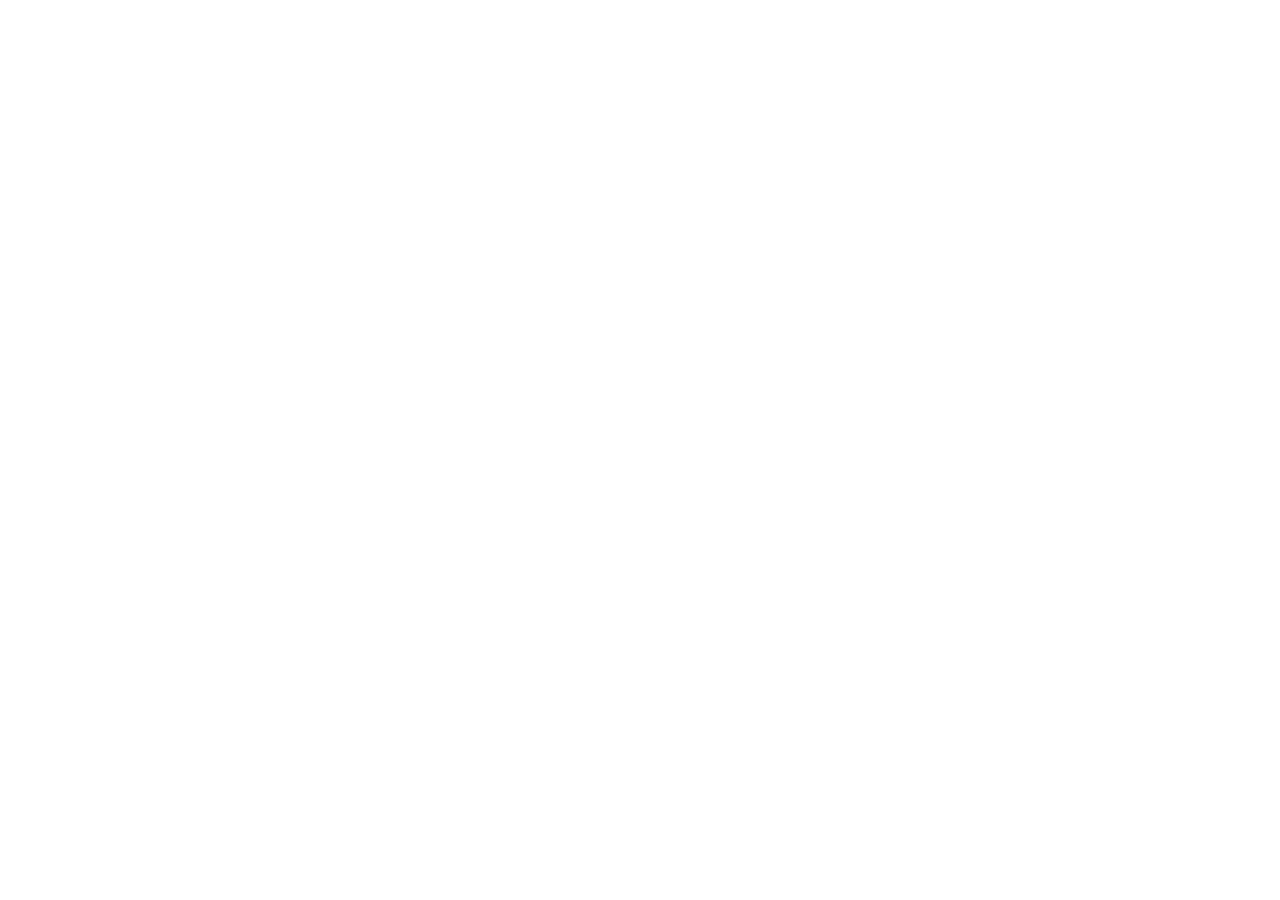
==== index.html @ 1b2ed5b3 "Initial HTML structure" ====
<!DOCTYPE html>
<html lang="de">

<head>
    <meta charset="UTF-8">
    <meta name="viewport" content="width=device-width, initial-scale=1.0">

    <title>Onboardly | Dashboard</title>

    <link rel="stylesheet" href="./style.css">
    <script src="./script.js" defer></script>
</head>

<body>




























</body>
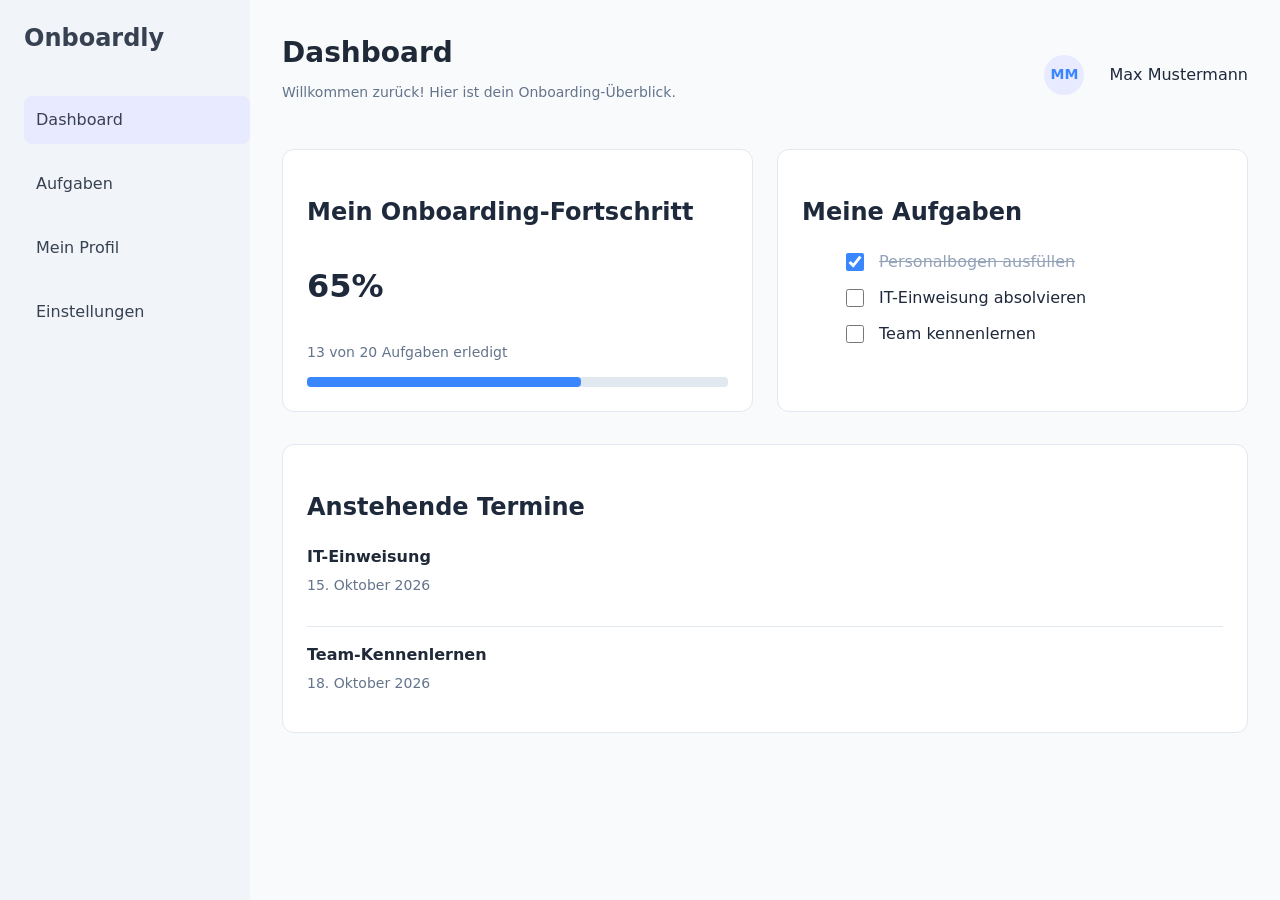
==== commit 95885e47: "feat: build responsive dashboard with tasks and appointments" ====
--- a/index.html
+++ b/index.html
@@ -8,11 +8,90 @@
 
     <title>Onboardly | Dashboard</title>
 
-    <link rel="stylesheet" href="./style.css">
+    <link rel="stylesheet" href="styles.css">
     <script src="./script.js" defer></script>
 </head>
 
 <body>
+
+<div class="app-container">
+<aside> 
+    <h2 class="logo"> Onboardly</h2>
+
+<nav class="dashboard-navigation"> 
+<ul>
+<li class="nav-item"><a class="nav-link active" href="#dashboard">Dashboard</a></li>
+<li class="nav-item"><a class="nav-link" href="#aufgaben">Aufgaben</a></li>
+<li class="nav-item"><a class="nav-link" href="#mein-profil"> Mein Profil</a></li>
+<li class="nav-item"><a class="nav-link" href="#einstellungen">Einstellungen</a></li>
+</ul>
+</nav>
+
+
+</aside>
+<main> 
+
+
+<header class="dashboard-header"> 
+
+<div class="header-left">
+    <h1>Dashboard</h1>
+    <p class="hello-text"> Willkommen zurück! Hier ist dein Onboarding-Überblick.</p>
+
+</div>
+
+<div class="header-right">
+<span class="user-avatar"> MM </span>
+<p class="user-name"> Max Mustermann</p>
+</div>
+
+
+
+</header>
+
+
+
+
+ <div class="dashboard-cards">   
+<div class="progress-card"> 
+<h2>Mein Onboarding-Fortschritt</h2>
+<p class="progress-value"> 65%</p>
+<p class="progress-description"> 13 von 20 Aufgaben erledigt</p>
+<div class="progress-bar"> 
+<div class="progress-fill"> </div>
+</div>
+</div>
+
+<div class="tasks-card"> 
+<h2>Meine Aufgaben </h2>
+
+ <ul>
+    <li> <label for="task-marker-personal">
+    <input id="task-marker-personal" type="checkbox" checked><span>Personalbogen ausfüllen</span></label></li>
+
+
+   <li> <label for="task-marker-it"> <input id="task-marker-it" type="checkbox"><span>IT-Einweisung absolvieren </span></label></li>
+
+<li> <label for="task-marker-team"> <input id="task-marker-team" type="checkbox"><span>Team kennenlernen</span></label></li>
+
+</ul>
+</div>
+</div>
+
+<section class="appointments-card"> 
+<h2>Anstehende Termine </h2>
+<article> <p class="appointment-title">IT-Einweisung</p>
+    <p class="appointment-date">15. Oktober 2026</p></article>
+<article> <p class="appointment-title">Team-Kennenlernen</p>
+    <p class="appointment-date">18. Oktober 2026</p></article>
+
+
+</section>
+
+
+
+
+</main>
 
 
 
@@ -37,8 +116,5 @@
 
 
 
-
-
-
-
+</div>
 </body>
--- a/styles.css
+++ b/styles.css
@@ -0,0 +1,311 @@
+/* 1. Design Tokens */
+:root {
+  --color-text: #1e293b;
+  --color-bg: #ffffff;
+  --color-accent: #2f6db5;
+  --space: 1rem;
+  --radius: 0.5rem;
+  --font-body: system-ui, -apple-system, "Segoe UI", Roboto, sans-serif;
+}
+
+/* 2. Reset */
+*,
+*::before,
+*::after {
+  box-sizing: border-box;
+}
+
+/* 3. Basis */
+body {
+  margin: 0;
+  font-family: var(--font-body);
+  line-height: 1.5;
+  color: var(--color-text);
+  background: var(--color-bg);
+}
+
+img {
+  display: block;
+  max-width: 100%;
+  height: auto;
+}
+
+/* 4. Fokus sichtbar halten */
+:focus-visible {
+  outline: 3px solid var(--color-accent);
+  outline-offset: 2px;
+}
+
+/* 5. Layout-Hilfe */
+.container {
+  width: min(100% - 2rem, 70rem);
+  margin-inline: auto;
+}
+
+
+
+/*APP-CONTAINER */ 
+.app-container{
+    display: grid;
+    grid-template-columns: 250px 1fr;
+    min-height: 100vh;
+
+}
+
+@media (max-width: 768px) {
+    .app-container {
+        grid-template-columns: 1fr;
+        grid-template-rows: auto 1fr;
+    }
+}
+
+
+
+/* HEADER */ 
+
+
+.dashboard-header{
+    display: flex;
+justify-content: space-between;
+align-items: center;
+}
+
+@media (max-width: 768px) {
+.dashboard-header{
+flex-direction: column;
+align-items: flex-start;
+gap: 16px;}
+}
+
+
+.header-right{
+ display: flex;
+align-items: center;
+gap: 25px;
+
+}
+
+.user-avatar{
+    width: 40px;
+    height: 40px;
+    background-color: #E8EAFF;
+    border-radius: 50%;
+
+    font-size: 14px;
+    font-weight: 600;
+    color: #3A86FF;
+
+    display: flex;
+    justify-content: center;
+    align-items: center;
+
+
+    /*justify-content: center; → zentriert die Initialen horizontal (X-Achse).
+
+    align-items: center; → zentriert die Initialen vertikal (Y-Achse).*/
+}
+
+
+
+
+
+
+
+
+
+
+
+/*NAVIGATION */
+
+aside{
+    background-color: #F1F5F9;
+    padding-left: 24px;
+}
+
+.logo{
+color: #374151 ;
+margin-bottom: 40px;
+
+}
+
+/*DASHBOARD-NAVIGATION*/ 
+
+
+
+.dashboard-navigation > ul{
+    list-style-type: none;
+    margin: 0; 
+    padding: 0;
+    display: flex;
+    flex-direction: column;
+    gap: 16px;
+
+}
+@media (max-width: 768px) {
+    .dashboard-navigation > ul {
+        flex-direction: row;
+            flex-wrap: wrap;
+
+    }
+}
+
+
+.nav-link{
+    text-decoration: none;
+    color: #374151;
+    display: block;
+    padding: 12px;
+    border-radius: 8px;
+    transition: background-color 0.2s;
+}
+
+.nav-link.active{
+background-color: #E8EAFF;
+}
+
+.nav-link:not(.active):hover{
+background-color: #E2E8F0;
+
+
+}
+
+
+
+      /*MAIN */ 
+
+main{
+    background-color: #F8FAFC;
+    padding: 32px;
+      }
+
+
+@media(max-width: 768px){
+
+main{
+
+padding: 16px;
+
+}
+}
+
+
+h1{
+    color: #1F2937;
+    font-size: 28px;
+    font-weight: 700;
+    margin: 0;
+}
+
+.hello-text{
+  color:  #64748B;
+  font-size: 14px;
+  margin-top: 8px;
+}
+
+
+
+
+/*FORTSCHRITTS-KARTE + TASK-CARD*/ 
+
+
+.dashboard-cards{
+    display: grid;
+    grid-template-columns: 1fr 1fr;
+    gap: 24px;
+}
+@media (max-width: 640px) {
+.dashboard-cards{
+    grid-template-columns: minmax(0, 1fr);}
+}
+
+.progress-card, .tasks-card, .appointments-card{
+background-color: #ffffff;
+border-radius: 12px;
+padding: 24px;
+border: 1px solid #E2E8F0;
+margin-top: 32px;
+}
+
+.progress-value{
+    font-size: 32px;
+    font-weight: 700;
+}
+
+
+.progress-description{
+font-size: 14px;
+color: #64748B;
+
+
+}
+
+.progress-bar{
+    width:100%;
+    height: 10px;
+    background-color: #E2E8F0;
+    border-radius: 4px;
+}
+
+.progress-fill{
+    width: 65%;
+    height: 100%;    
+    background-color: #3a86ff;
+    border-radius: 4px;
+
+}
+
+
+/*TASK-CARDS*/ 
+
+.tasks-card label{
+    display: flex;
+    gap: 12px;
+    align-items: center;
+    cursor: pointer;
+    user-select: none;
+}
+
+.tasks-card ul{
+    list-style: none;
+}
+
+.tasks-card li {
+margin-bottom: 12px;
+}
+
+.tasks-card input:checked + span {
+    text-decoration: line-through;
+    color: #94A3B8;
+}
+
+.tasks-card input[type="checkbox"]{
+    width: 18px;
+    height: 18px;
+    accent-color:  #3A86FF;
+    cursor: pointer;
+}
+
+
+/*APPOINTMENT */ 
+.appointments-card article:first-of-type {
+    border-bottom: 1px solid #E2E8F0;
+padding-bottom: 16px;    
+margin-bottom: 16px;
+}
+
+
+.appointment-title{
+    font-size: 16px;
+    font-weight: 600;
+    color: #1F2937;
+    margin-bottom: 6px;
+}
+
+.appointment-date{
+    font-size: 14px;
+    color: #64748B;
+    margin-top: 0;
+}
+
+
+
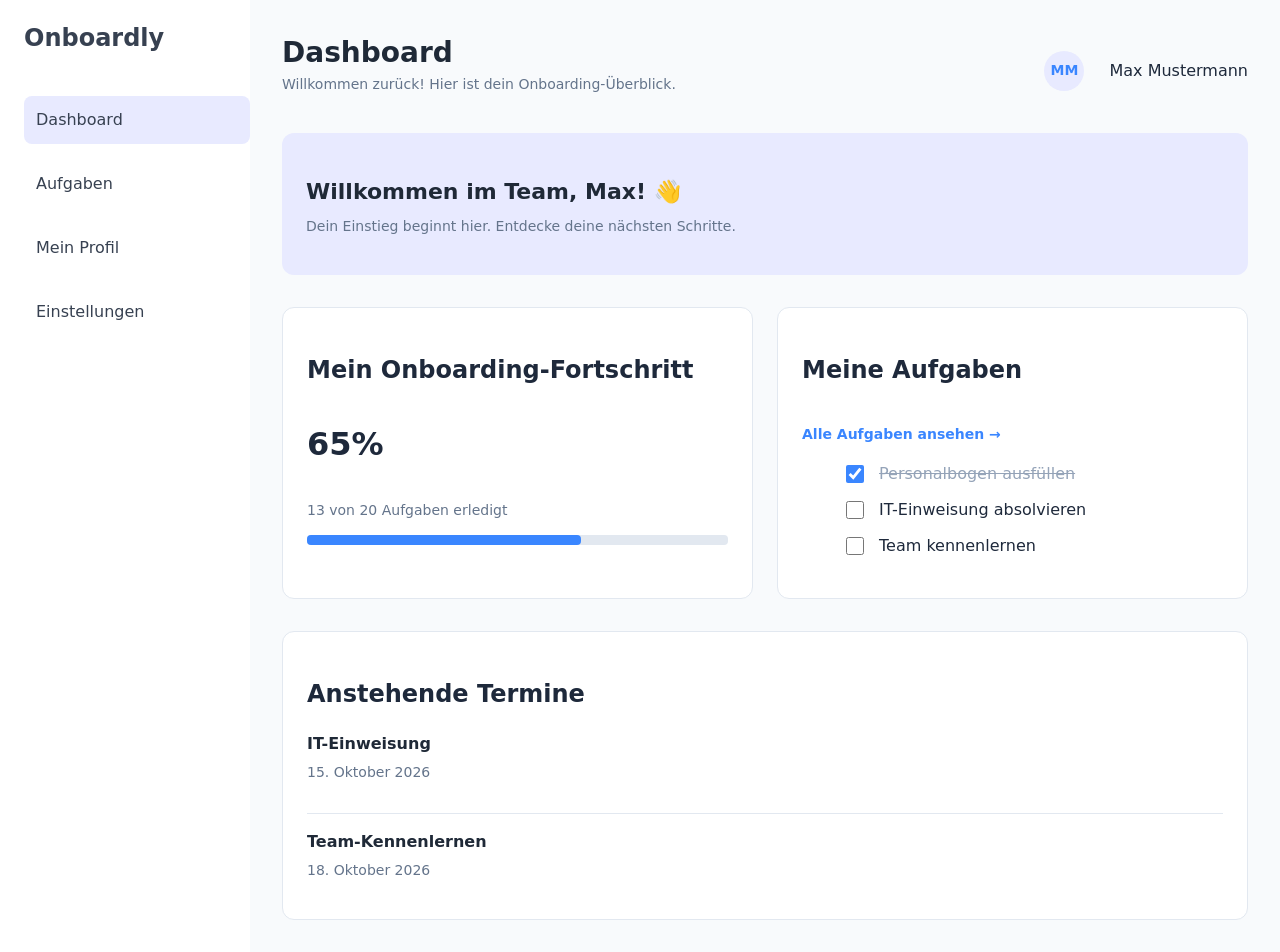
==== commit 4fdba3b1: "feat: add onboarding pages and responsive layouts" ====
--- a/index.html
+++ b/index.html
@@ -8,8 +8,7 @@
 
     <title>Onboardly | Dashboard</title>
 
-    <link rel="stylesheet" href="styles.css">
-    <script src="./script.js" defer></script>
+    <link rel="stylesheet" href="./css/styles.css">
 </head>
 
 <body>
@@ -18,12 +17,12 @@
 <aside> 
     <h2 class="logo"> Onboardly</h2>
 
-<nav class="dashboard-navigation"> 
+<nav class="dashboard-navigation" aria-label="Hauptnavigation"> 
 <ul>
-<li class="nav-item"><a class="nav-link active" href="#dashboard">Dashboard</a></li>
-<li class="nav-item"><a class="nav-link" href="#aufgaben">Aufgaben</a></li>
-<li class="nav-item"><a class="nav-link" href="#mein-profil"> Mein Profil</a></li>
-<li class="nav-item"><a class="nav-link" href="#einstellungen">Einstellungen</a></li>
+<li class="nav-item"><a class="nav-link active" href="index.html">Dashboard</a></li>
+<li class="nav-item"><a class="nav-link" href="aufgaben.html">Aufgaben</a></li>
+<li class="nav-item"><a class="nav-link" href="profil.html"> Mein Profil</a></li>
+<li class="nav-item"><a class="nav-link" href="einstellungen.html">Einstellungen</a></li>
 </ul>
 </nav>
 
@@ -49,7 +48,10 @@
 
 </header>
 
-
+<section class="welcome-card"> 
+<h2> Willkommen im Team, Max! 👋</h2>
+<p> Dein Einstieg beginnt hier. Entdecke deine nächsten Schritte.</p>
+</section>
 
 
  <div class="dashboard-cards">   
@@ -64,7 +66,9 @@
 
 <div class="tasks-card"> 
 <h2>Meine Aufgaben </h2>
-
+<a href="aufgaben.html" class="tasks-more-link">
+    Alle Aufgaben ansehen →
+</a>
  <ul>
     <li> <label for="task-marker-personal">
     <input id="task-marker-personal" type="checkbox" checked><span>Personalbogen ausfüllen</span></label></li>
--- a/css/styles.css
+++ b/css/styles.css
@@ -0,0 +1,654 @@
+/* 1. Design Tokens */
+:root {
+  --color-text: #1e293b;
+  --color-bg: #ffffff;
+  --color-accent: #2f6db5;
+  --space: 1rem;
+  --radius: 0.5rem;
+  --font-body: system-ui, -apple-system, "Segoe UI", Roboto, sans-serif;
+}
+
+/* 2. Reset */
+*,
+*::before,
+*::after {
+  box-sizing: border-box;
+}
+
+/* 3. Basis */
+body {
+  margin: 0;
+  font-family: var(--font-body);
+  line-height: 1.5;
+  color: var(--color-text);
+  background: var(--color-bg);
+}
+
+img {
+  display: block;
+  max-width: 100%;
+  height: auto;
+}
+
+/* 4. Fokus sichtbar halten */
+:focus-visible {
+  outline: 3px solid var(--color-accent);
+  outline-offset: 2px;
+}
+
+/* 5. Layout-Hilfe */
+.container {
+  width: min(100% - 2rem, 70rem);
+  margin-inline: auto;
+}
+
+
+
+/*APP-CONTAINER */ 
+.app-container{
+    display: grid;
+    grid-template-columns: 250px 1fr;
+    min-height: 100vh;
+
+}
+
+@media (max-width: 768px) {
+    .app-container {
+        grid-template-columns: 1fr;
+        grid-template-rows: auto 1fr;
+    }
+}
+
+
+
+/* HEADER */ 
+
+
+.dashboard-header{
+    display: flex;
+justify-content: space-between;
+align-items: center;
+}
+
+.dashboard-header h2{
+  margin-top: 0;
+}
+
+.dashboard-header p{
+  margin-top: 0;
+}
+
+
+@media (max-width: 768px) {
+.dashboard-header{
+flex-direction: column;
+align-items: flex-start;
+gap: 16px;}
+}
+
+
+.header-right{
+ display: flex;
+align-items: center;
+gap: 25px;
+
+}
+
+.user-avatar{
+    width: 40px;
+    height: 40px;
+    background-color: #E8EAFF;
+    border-radius: 50%;
+
+    font-size: 14px;
+    font-weight: 600;
+    color: #3A86FF;
+
+    display: flex;
+    justify-content: center;
+    align-items: center;
+
+
+    /*justify-content: center; → zentriert die Initialen horizontal (X-Achse).
+
+    align-items: center; → zentriert die Initialen vertikal (Y-Achse).*/
+}
+
+
+.user-name{
+        margin: 0;
+
+}
+
+/*Welcome-card */ 
+
+.welcome-card{
+    background-color: #E8EAFF;
+    padding: 24px; 
+    border-radius: 12px;
+    margin-top: 24px; 
+}
+
+.welcome-card h2{
+font-size: 22px;
+font-weight: 700;
+color: #1F2937;
+margin-bottom: 8px;
+}
+
+.welcome-card p{
+    font-size: 14px;
+    color: #64748B;
+    margin-top: 0;
+}
+
+
+
+
+
+
+/*NAVIGATION */
+
+aside{
+    background-color: #ffffff;
+    padding-left: 24px;
+}
+
+.logo{
+color: #374151 ;
+margin-bottom: 40px;
+
+}
+
+/*DASHBOARD-NAVIGATION*/ 
+
+
+
+.dashboard-navigation > ul{
+    list-style-type: none;
+    margin: 0; 
+    padding: 0;
+    display: flex;
+    flex-direction: column;
+    gap: 16px;
+
+}
+@media (max-width: 768px) {
+    .dashboard-navigation > ul {
+        display: grid;
+        grid-template-columns: repeat(2, 1fr);
+        gap: 8px;
+    }
+
+    .nav-link {
+        text-align: center;
+    }
+}
+
+
+.nav-link{
+    text-decoration: none;
+    color: #374151;
+    display: block;
+    padding: 12px;
+    border-radius: 8px;
+    transition: background-color 0.2s;
+}
+
+.nav-link.active{
+background-color: #E8EAFF;
+}
+
+.nav-link:not(.active):hover{
+background-color: #E2E8F0;
+
+
+}
+
+
+
+
+      /*MAIN */ 
+
+main{
+    background-color: #F8FAFC;
+    padding: 32px;
+      }
+
+
+@media(max-width: 768px){
+
+main{
+
+padding: 16px;
+
+}
+}
+
+
+h1{
+    color: #1F2937;
+    font-size: 28px;
+    font-weight: 700;
+    margin: 0;
+}
+
+.hello-text{
+  color:  #64748B;
+  font-size: 14px;
+  margin-top: 8px;
+}
+
+
+
+
+/*FORTSCHRITTS-KARTE + TASK-CARD*/ 
+
+
+.dashboard-cards{
+    display: grid;
+    grid-template-columns: 1fr 1fr;
+    gap: 24px;
+}
+@media (max-width: 640px) {
+.dashboard-cards{
+    grid-template-columns: minmax(0, 1fr);}
+}
+
+.progress-card, .tasks-card, .appointments-card{
+background-color: #ffffff;
+border-radius: 12px;
+padding: 24px;
+border: 1px solid #E2E8F0;
+margin-top: 32px;
+}
+
+.progress-value{
+    font-size: 32px;
+    font-weight: 700;
+}
+
+
+.progress-description{
+font-size: 14px;
+color: #64748B;
+
+
+}
+
+.progress-bar{
+    width:100%;
+    height: 10px;
+    background-color: #E2E8F0;
+    border-radius: 4px;
+}
+
+.progress-fill{
+    width: 65%;
+    height: 100%;    
+    background-color: #3a86ff;
+    border-radius: 4px;
+
+}
+
+
+/*TASK-CARDS*/ 
+
+.tasks-card label{
+    display: flex;
+    gap: 12px;
+    align-items: center;
+    cursor: pointer;
+    user-select: none;
+}
+
+.tasks-card ul{
+    list-style: none;
+}
+
+.tasks-card li {
+margin-bottom: 12px;
+}
+
+.tasks-card input:checked + span {
+    text-decoration: line-through;
+    color: #94A3B8;
+}
+
+.tasks-card input[type="checkbox"]{
+    width: 18px;
+    height: 18px;
+    accent-color:  #3A86FF;
+    cursor: pointer;
+}
+
+
+.tasks-more-link {
+    display: inline-block;
+    margin-top: 16px;
+    color: #3A86FF;
+    font-size: 14px;
+    font-weight: 600;
+    text-decoration: none;
+}
+
+.tasks-more-link:hover {
+    text-decoration: underline;
+}
+
+
+
+
+
+
+
+
+
+
+
+
+
+
+/*APPOINTMENT */ 
+.appointments-card article:first-of-type {
+    border-bottom: 1px solid #E2E8F0;
+padding-bottom: 16px;    
+margin-bottom: 16px;
+}
+
+
+.appointment-title{
+    font-size: 16px;
+    font-weight: 600;
+    color: #1F2937;
+    margin-bottom: 6px;
+}
+
+.appointment-date{
+    font-size: 14px;
+    color: #64748B;
+    margin-top: 0;
+}
+
+
+
+
+
+
+
+
+
+
+
+
+
+
+
+
+
+
+
+
+/* ======== Aufgaben HTML =================== */ 
+
+.task-overview{
+
+    background-color: #ffffff;
+    padding: 24px;
+    border-radius: 12px;
+    border: 1px solid #E2E8F0;
+    margin-top: 32px;
+}
+
+
+
+.task-overview ul{
+    list-style-type: none;
+    padding: 0;
+    margin: 0;
+}
+
+.task-overview li
+ {
+
+    margin-bottom: 16px;
+    display: flex;
+    justify-content: space-between;
+    align-items: center;
+    gap: 16px;
+}
+
+
+.task-badge{
+    font-size: 12px;
+    color: #64748B;
+    background-color: #F1F5F9;
+    padding: 6px 10px;
+    border-radius: 10px;
+}
+
+.task-badge.completed {
+    color: #15803D;
+    background-color: #DCFCE7;
+}
+
+
+.task-overview li:not(:last-child) {
+    border-bottom: 1px solid #E2E8F0;
+    padding-bottom: 16px;
+}
+
+
+.task-overview label{
+
+display: flex;
+align-items: center;
+gap: 12px; 
+cursor: pointer;
+user-select: none;
+
+}
+.task-overview input[type="checkbox"]{
+
+width: 18px;
+height: 18px;
+accent-color: #3A86FF;
+cursor: pointer;
+
+}
+
+
+.task-overview input:checked + span {
+    text-decoration: line-through;
+    color: #94A3B8;
+}
+
+
+
+.task-status{
+
+    font-size: 14px;
+    color: #64748B;
+    margin-top: 8px; 
+    margin-bottom: 24px;
+
+
+}
+
+.task-progress {
+    width: 100%;
+    height: 10px;
+    background-color: #E2E8F0;
+    border-radius: 20px;
+    overflow: hidden;
+    margin-bottom: 24px;
+}
+
+.task-progress-fill {
+    width: 33.33%;
+    height: 100%;
+    background-color: #3A86FF;
+    border-radius: 20px;
+}
+
+
+
+
+
+/* MEIN PROFIL HTML */ 
+
+
+.profile-card{
+
+    display: flex;
+    align-items: center;
+    gap: 24px;
+
+    background-color: #ffffff;
+    padding: 24px;
+    border-radius: 12px;
+    border: 1px solid #E2E8F0;
+    margin-top: 32px;
+}
+
+
+
+.profile-avatar {
+    width: 72px;
+    height: 72px;
+    border-radius: 50%;
+    background-color: #E8EAFF;
+    color: #3A86FF;
+    display: flex;
+    justify-content: center;
+    align-items: center;
+    font-size: 24px;
+    font-weight: 700;
+}
+
+
+.profil-info h2{
+font-size: 20px;
+color: #1F2937;
+margin: 0 0 6px;
+
+}
+
+
+.profil-info p{
+font-size: 14px;
+color: #64748B;
+margin: 0;
+
+
+}
+
+/*SECTION Persönliche Informationen */ 
+.profile-details{
+background-color: #ffffff;
+padding: 24px;
+border: 1px solid #E2E8F0;
+border-radius: 12px;
+margin-top: 24px;
+
+}
+
+.profile-details h2{
+font-size: 20px;
+color: #1F2937;
+margin: 0 0 24px;
+
+}
+
+
+.profile-details-grid{
+    display: grid;
+    grid-template-columns:1fr 1fr;
+    gap: 24px;
+}
+
+
+
+.detail-item p{
+font-size: 13px;
+color: #64748B;
+margin: 0 0 6px;
+
+
+}
+
+.detail-item span{
+    font-size: 15px;
+    font-weight: 600;
+    color: #1F2937;
+    overflow-wrap: anywhere;
+}
+
+@media(max-width: 640px){
+    .profile-details-grid{
+        grid-template-columns: 1fr;
+    }
+
+
+.profile-card {
+    flex-direction: column;
+    text-align: center;
+    gap: 16px;
+}    
+}
+
+
+
+
+
+
+/* ===========================EINSTELLUNGEN SEITE===============================*/
+
+
+.settings-toggle{
+    display: flex;
+    align-items: center;
+    gap: 10px;
+    cursor: pointer;
+    font-size: 14px;
+    user-select: none;
+}
+
+.settings-toggle input{
+width: 18px;
+height: 18px;
+accent-color: #3A86FF ;
+
+}
+
+.settings-card{
+background-color: #ffffff;
+padding: 24px;
+border: 1px solid #E2E8F0; 
+border-radius: 12px;
+margin-top: 32px;
+
+}
+
+.settings-card h2{
+
+    font-size: 20px;
+    color: #1F2937; 
+    margin: 0 0 24px;
+}
+
+.settings-item{
+display: flex;
+flex-direction: row;
+justify-content: space-between;
+align-items: center;
+gap: 24px;
+
+}
+
+@media(max-width: 640px){
+    .settings-item{
+        flex-direction: column;
+        align-items: flex-start;
+        gap: 16px;
+    }}
